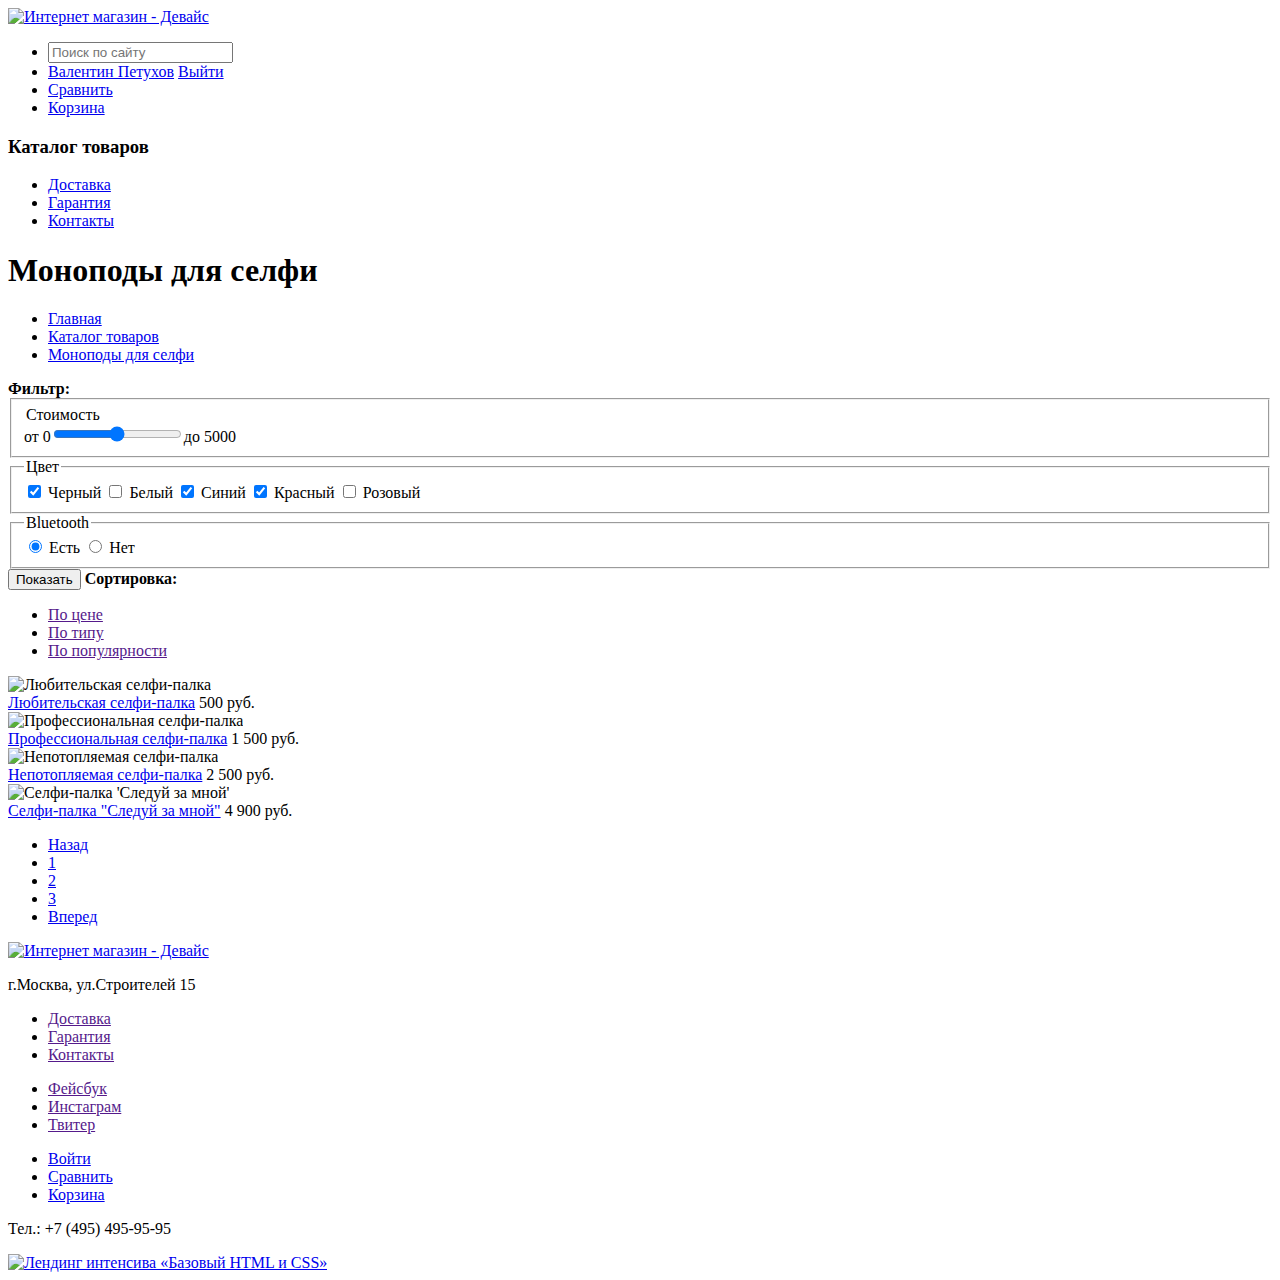
==== catalog.html @ 4af6f899 "Merge pull request #2 from lbbodya/master" ====
<!DOCTYPE html>
<html lang="ru">
  <head>
    <meta charset="utf-8">
    <title>Моноподы для селфи</title>
  </head>
  <body>
    <!DOCTYPE html>
<html lang="ru">
  <head>
    <meta charset="utf-8">
    <title>Моноподы для селфи</title>
  </head>
  <body>
    <header class="page-header">
      <div class="container">
        <nav class="main-navigation">
          <div class="logo">
            <a href="index.html"><img src="img/logo.png" width="135" height="40" alt="Интернет магазин - Девайс"></a>
          </div>
          <ul class="page-nav-first">
            <li class="page-nav-first-action">
              <form>
                <input type="search" name="search" placeholder="Поиск по сайту">
              </form>
            </li>
            <li class="page-nav-first-action">
              <div class="user-block">
                <a class="user" href="#">Валентин Петухов</a>
                <a class="login-link" href="#">Выйти</a>
              </div>
            </li>
            <li class="page-nav-first-action">
              <div class="compare-block">
                <a class="compare-link" href="#">Сравнить</a>
              </div>
            </li>
            <li class="page-nav-first-action">
              <div class="basket-block">
                <a class="basket-link" href="#">Корзина</a>
              </div>
            </li>
          </ul>
        </nav>
            <nav class="page-nav-second">
              <h3>Каталог товаров</h3>
            <ul>
              <li class=page-nav-second-item>
                <a href="a">Доставка</a>
              </li>
              <li class=page-nav-second-item>
                <a href="a">Гарантия</a>
              </li>
              <li class=page-nav-second-item>
                <a href="a">Контакты</a>
              </li>
            </ul>
    </header>
      <main>
           <div class="container">
            <h1>Моноподы для селфи</h1>
              <nav>
                <ul class="page-nav-small">
                  <li class="page-nav-small-item">
                    <a href="index.html">Главная</a>
                  </li>
                  <li class="page-nav-small-item">
                    <a href="#">Каталог товаров</a>
                  </li>
                  <li class="page-nav-small-item active">
                    <a href="catalog.html">Моноподы для селфи</a>
                  </li>
                </ul>
              </nav>
           </div>
           <b>Фильтр:</b>
      <fieldset>
          <form action="" method="get" oninput="priceoutput.value=pricecount.value">
          <legend>Стоимость</legend>
          <output name="priceoutput"></output>
        от 0<input type="range" id="pricecount" name="pricecount" min="0" max="5000" step="50">до 5000
        <label for="pricecount"></label>
        </fieldset>
        <fieldset>
          <legend>Цвет</legend>
        <input type="checkbox" name="item1" id="item1" checked>
        <label for="item1">Черный</label>
        <input type="checkbox" name="item2" id="item2">
        <label for="item2">Белый</label>
        <input type="checkbox" name="item3" id="item3" checked>
        <label for="item3">Синий</label>
        <input type="checkbox" name="item4" id="item4" checked>
        <label for="item4">Красный</label>
        <input type="checkbox" name="item5" id="item5">
        <label for="item5">Розовый</label>
        </fieldset>
      <fieldset>
        <legend>Bluetooth</legend>
          <form action="" method="get">
        <input type="radio" name="product-item1" id="product-item1" checked>
        <label for="product-item1">Есть</label>
        <input type="radio" name="product-item2" id="product-item2">
        <label for="product-item2">Нет</label>
      </fieldset>
        <button type="submit" class="results">Показать</button>
        </form>
    <b>Сортировка:</b>
      <ul class="sorting">
        <li class="sorting-item">
          <a href="">По цене</a>
        </li>
        <li class="sorting-item">
          <a href="">По типу</a>
        </li>
        <li class="sorting-item">
          <a href="">По популярности</a>
        </li>
      </ul>
        <article class="product-cart">
          <div class="product-cart-image">
            <img src="http://placehold.it/250x260" alt="Любительская селфи-палка">
          </div>
          <a href="#">Любительская селфи-палка</a>
          <span class="product-cart-price">500 руб.</span>
      </article>
      <article class="product-cart">
          <div class="product-cart-image">
            <img src="http://placehold.it/250x260" alt="Профессиональная селфи-палка">
          </div>
          <a href="#">Профессиональная селфи-палка</a>
          <span class="product-cart-price">1 500 руб.</span>
      </article>
      <article class="product-cart">
          <div class="product-cart-image">
            <img src="http://placehold.it/250x260" alt="Непотопляемая селфи-палка">
          </div>
          <a href="#">Непотопляемая селфи-палка</a>
          <span class="product-cart-price">2 500 руб.</span>
      </article>
      <article class="product-cart">
          <div class="product-cart-image new">
            <img src="http://placehold.it/250x260" alt="Селфи-палка 'Следуй за мной'">
          </div>
          <a href="#">Селфи-палка "Следуй за мной"</a>
          <span class="product-cart-price">4 900 руб.</span>
      </article>
      <ul class="pagination">
      <li class="pagination-item">
            <a href="#">Назад</a>
          </li>
          <li class="pagination-item">
            <a href="#">1</a>
          </li>
          <li  class="pagination-item">
            <a href="#">2</a>
            </li>
          <li class="pagination-item">
            <a href="#">3</a>
          </li>
          <li class="pagination-item">
            <a href="#">Вперед</a>
          </li>
        </ul>
      </main>
    <footer class="page-footer">
          <div class="container">
            <div class="logo">
            <a href="index.html"><img src="img/logo-white.png" width="135" height="40" alt="Интернет магазин - Девайс"></a>
          </div>
            <p>г.Москва, ул.Строителей 15</p>
          </div>
            <section class="footer-nav">
              <ul class="footer-nav">
                <li class="footer-nav-item">
                  <a href="">Доставка</a>
                </li>
                <li class="footer-nav-item">
                  <a href="">Гарантия</a>
                </li>
                <li class="footer-nav-item">
                  <a href="">Контакты</a>
                </li>
              </ul>
            </section>
            <section class="footer-social">
              <ul class="footer-social">
                <li class="footer-social-icon">
                  <a class="social-fb" href="">Фейсбук</a>
                </li>
                <li class="footer-social-icon">
                  <a class="social-inst" href="">Инстаграм</a>
                </li>
                <li class="footer-social-icon">
                  <a class="social-tw" href="">Твитер</a>
                </li>
              </ul>
            </section>
        <section class="footer-nav-second">
          <ul class="footer-nav-second">
            <li class="footer-nav-second-action">
              <div class="user-block">
                <a class="login-link" href="#">Войти</a>
              </div>
            </li>
            <li class="footer-nav-second-action">
              <div class="compare-block">
                <a class="compare-link" href="#">Сравнить</a>
              </div>
            </li>
            <li class="footer-nav-second-action">
              <div class="basket-block">
                <a class="basket-link" href="#">Корзина</a>
              </div>
            </li>
          </ul>
        </section>
          <p>Тел.: +7 (495) 495-95-95</p>
        <div class="footer-logo">
          <a href="https://htmlacademy.ru/intensive/htmlcss">
            <img src="http://placehold.it/35x35" class="footer-logo" width="" height="" alt="Лендинг интенсива «Базовый HTML и CSS»">
          </a>
        </div>
      </footer>
  </body>
</html>

  </body>
</html>
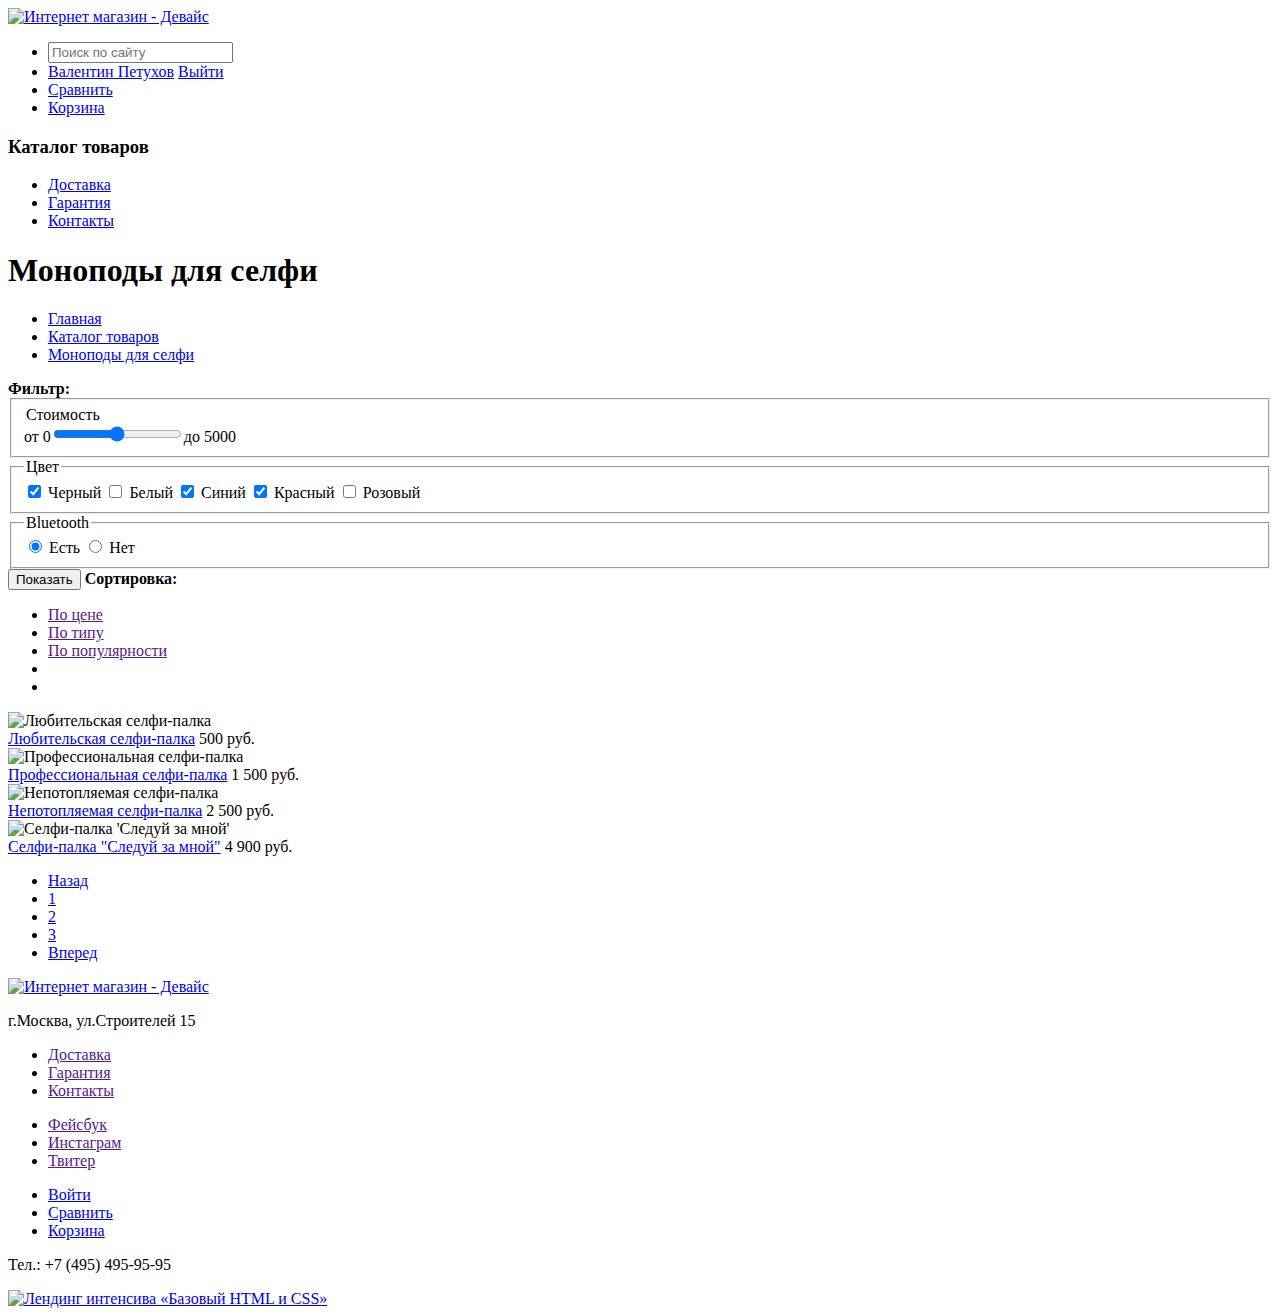
==== commit 7735785a: "Поправил классы и добавил слайдер" ====
--- a/catalog.html
+++ b/catalog.html
@@ -115,6 +115,12 @@
         <li class="sorting-item">
           <a href="">По популярности</a>
         </li>
+        <li>
+          <a href="#" class="sorting-btn-up"></a>
+        </li>
+        <li>
+          <a href="#" class="sorting-btn-down"></a>
+        </li>
       </ul>
         <article class="product-cart">
           <div class="product-cart-image">
@@ -223,6 +229,3 @@
       </footer>
   </body>
 </html>
-
-  </body>
-</html>
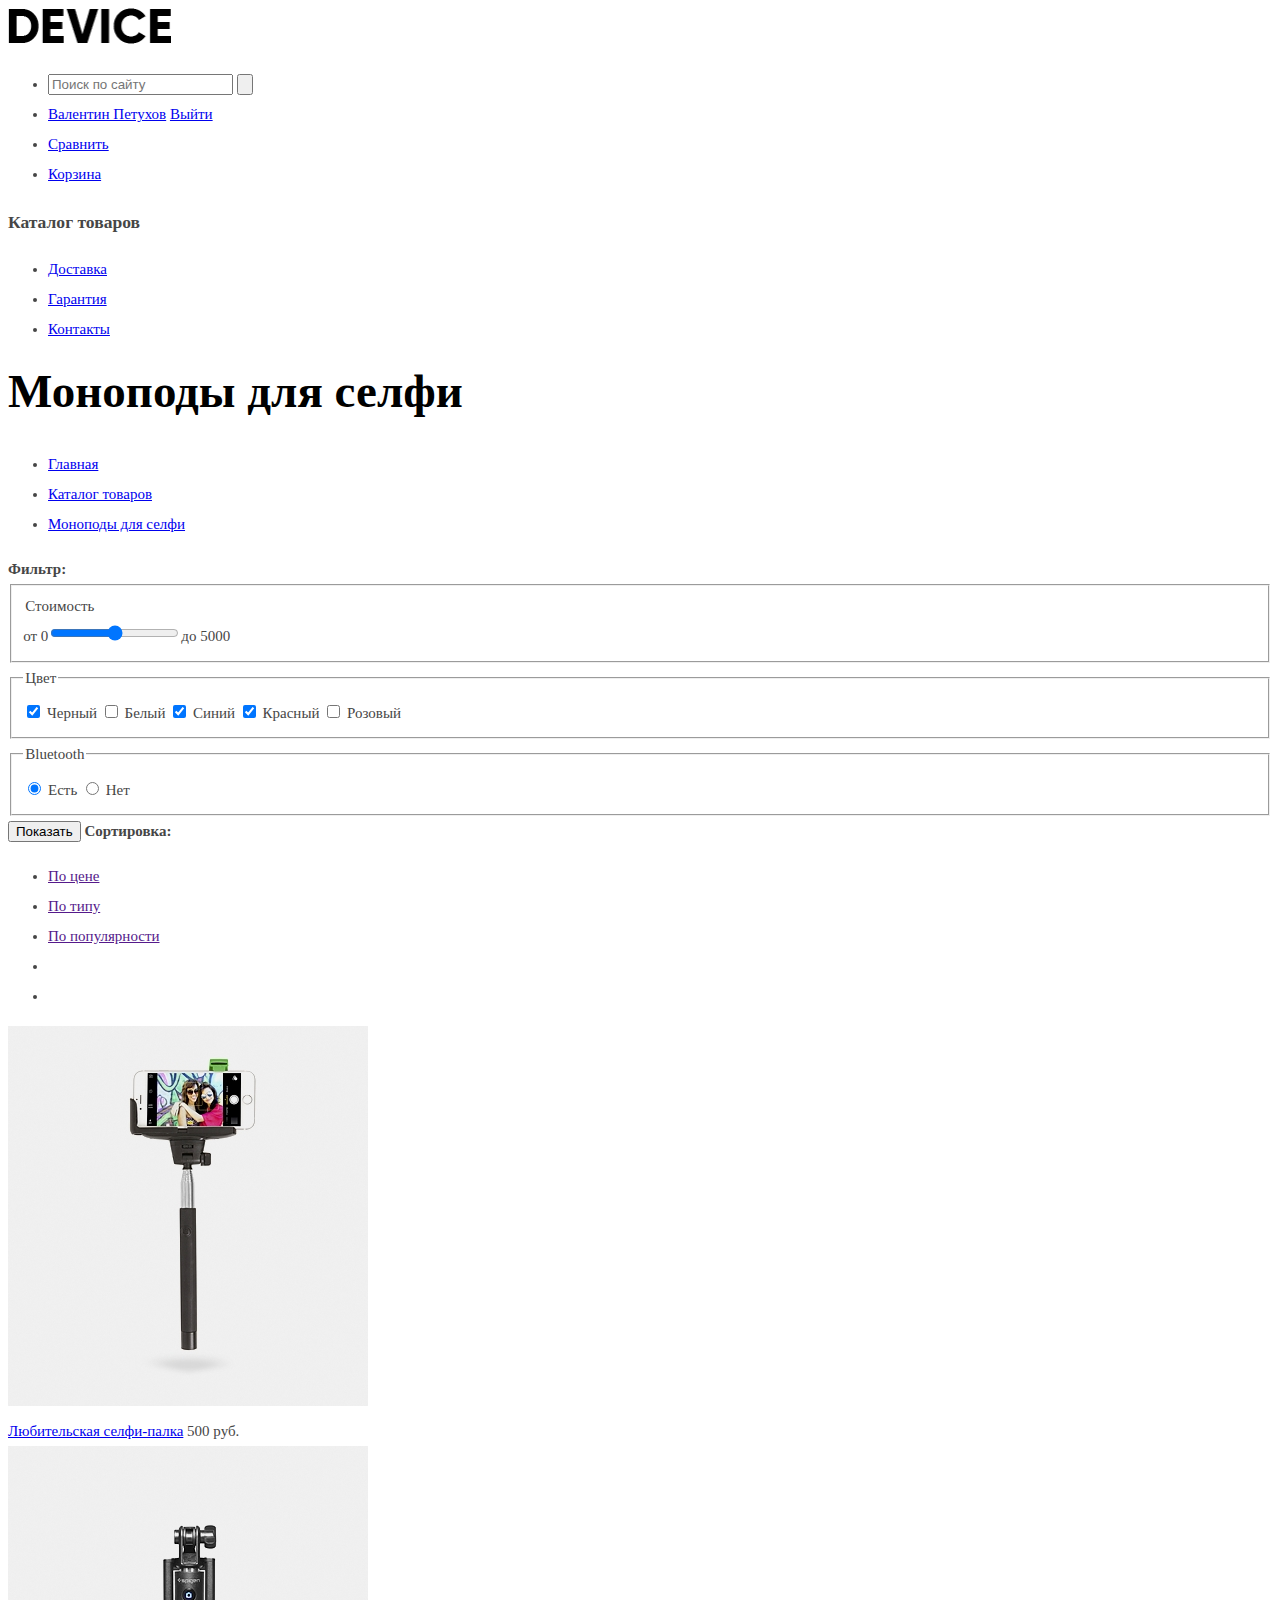
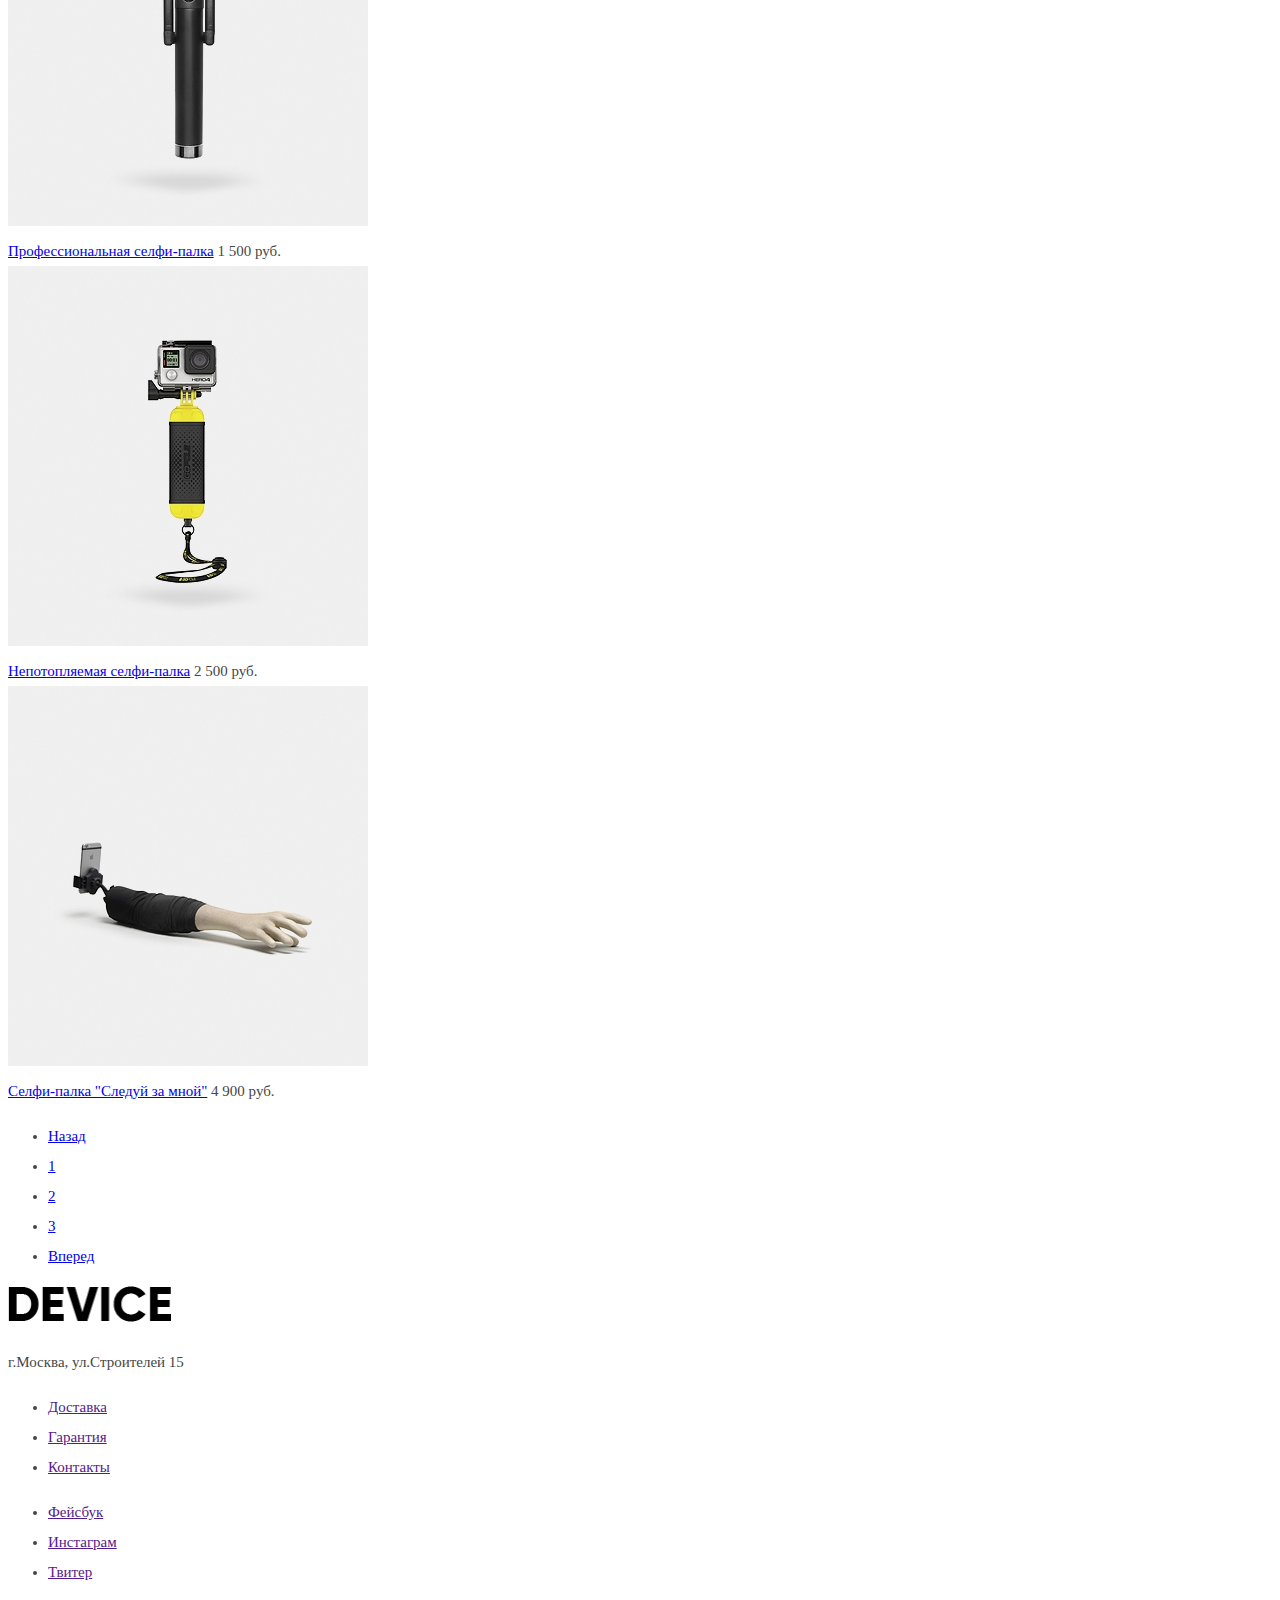
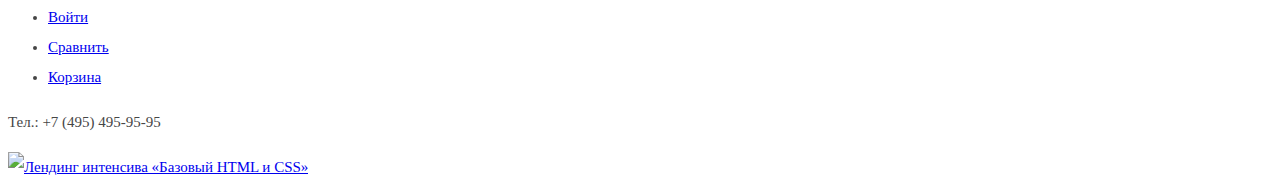
==== commit 45e1b5ab: "Добавил картинки, стили поправил ошибки" ====
--- a/catalog.html
+++ b/catalog.html
@@ -2,6 +2,7 @@
 <html lang="ru">
   <head>
     <meta charset="utf-8">
+    <link rel="stylesheet" href="css/style.css">
     <title>Моноподы для селфи</title>
   </head>
   <body>
@@ -16,12 +17,15 @@
       <div class="container">
         <nav class="main-navigation">
           <div class="logo">
-            <a href="index.html"><img src="img/logo.png" width="135" height="40" alt="Интернет магазин - Девайс"></a>
+            <a href="index.html"><img src="img/logo.png" width="163" height="36" alt="Интернет магазин - Девайс"></a>
           </div>
           <ul class="page-nav-first">
             <li class="page-nav-first-action">
               <form>
                 <input type="search" name="search" placeholder="Поиск по сайту">
+                <button type="submit">
+                  <img src="">
+                </button>
               </form>
             </li>
             <li class="page-nav-first-action">
@@ -124,28 +128,28 @@
       </ul>
         <article class="product-cart">
           <div class="product-cart-image">
-            <img src="http://placehold.it/250x260" alt="Любительская селфи-палка">
+            <img src="img/item-1-jpg.jpg" width="360" height="380" alt="Любительская селфи-палка">
           </div>
           <a href="#">Любительская селфи-палка</a>
           <span class="product-cart-price">500 руб.</span>
       </article>
       <article class="product-cart">
           <div class="product-cart-image">
-            <img src="http://placehold.it/250x260" alt="Профессиональная селфи-палка">
+            <img src="img/item-2-jpg.jpg" width="360" height="380" alt="Профессиональная селфи-палка">
           </div>
           <a href="#">Профессиональная селфи-палка</a>
           <span class="product-cart-price">1 500 руб.</span>
       </article>
       <article class="product-cart">
           <div class="product-cart-image">
-            <img src="http://placehold.it/250x260" alt="Непотопляемая селфи-палка">
+            <img src="img/item-3-jpg.jpg" width="360" height="380" alt="Непотопляемая селфи-палка">
           </div>
           <a href="#">Непотопляемая селфи-палка</a>
           <span class="product-cart-price">2 500 руб.</span>
       </article>
       <article class="product-cart">
           <div class="product-cart-image new">
-            <img src="http://placehold.it/250x260" alt="Селфи-палка 'Следуй за мной'">
+            <img src="img/item-4-jpg.jpg" width="360" height="380" alt="Селфи-палка 'Следуй за мной'">
           </div>
           <a href="#">Селфи-палка "Следуй за мной"</a>
           <span class="product-cart-price">4 900 руб.</span>
@@ -171,7 +175,7 @@
     <footer class="page-footer">
           <div class="container">
             <div class="logo">
-            <a href="index.html"><img src="img/logo-white.png" width="135" height="40" alt="Интернет магазин - Девайс"></a>
+            <a href="index.html"><img src="img/logo.png" width="163" height="36" alt="Интернет магазин - Девайс"></a>
           </div>
             <p>г.Москва, ул.Строителей 15</p>
           </div>
--- a/css/style.css
+++ b/css/style.css
@@ -0,0 +1,19 @@
+body {
+  font-size: 15px;
+  font-weight: normal;
+  font-family: "Open Sans", "Gilroy";
+  line-height: 30px;
+  color: #464646;
+}
+
+h1 {
+  font-size: 47px;
+  height: 42px;
+  color: #000000;
+}
+
+h2 {
+  font-size: 18px;
+  height: 16px;
+  color: #000000;
+}
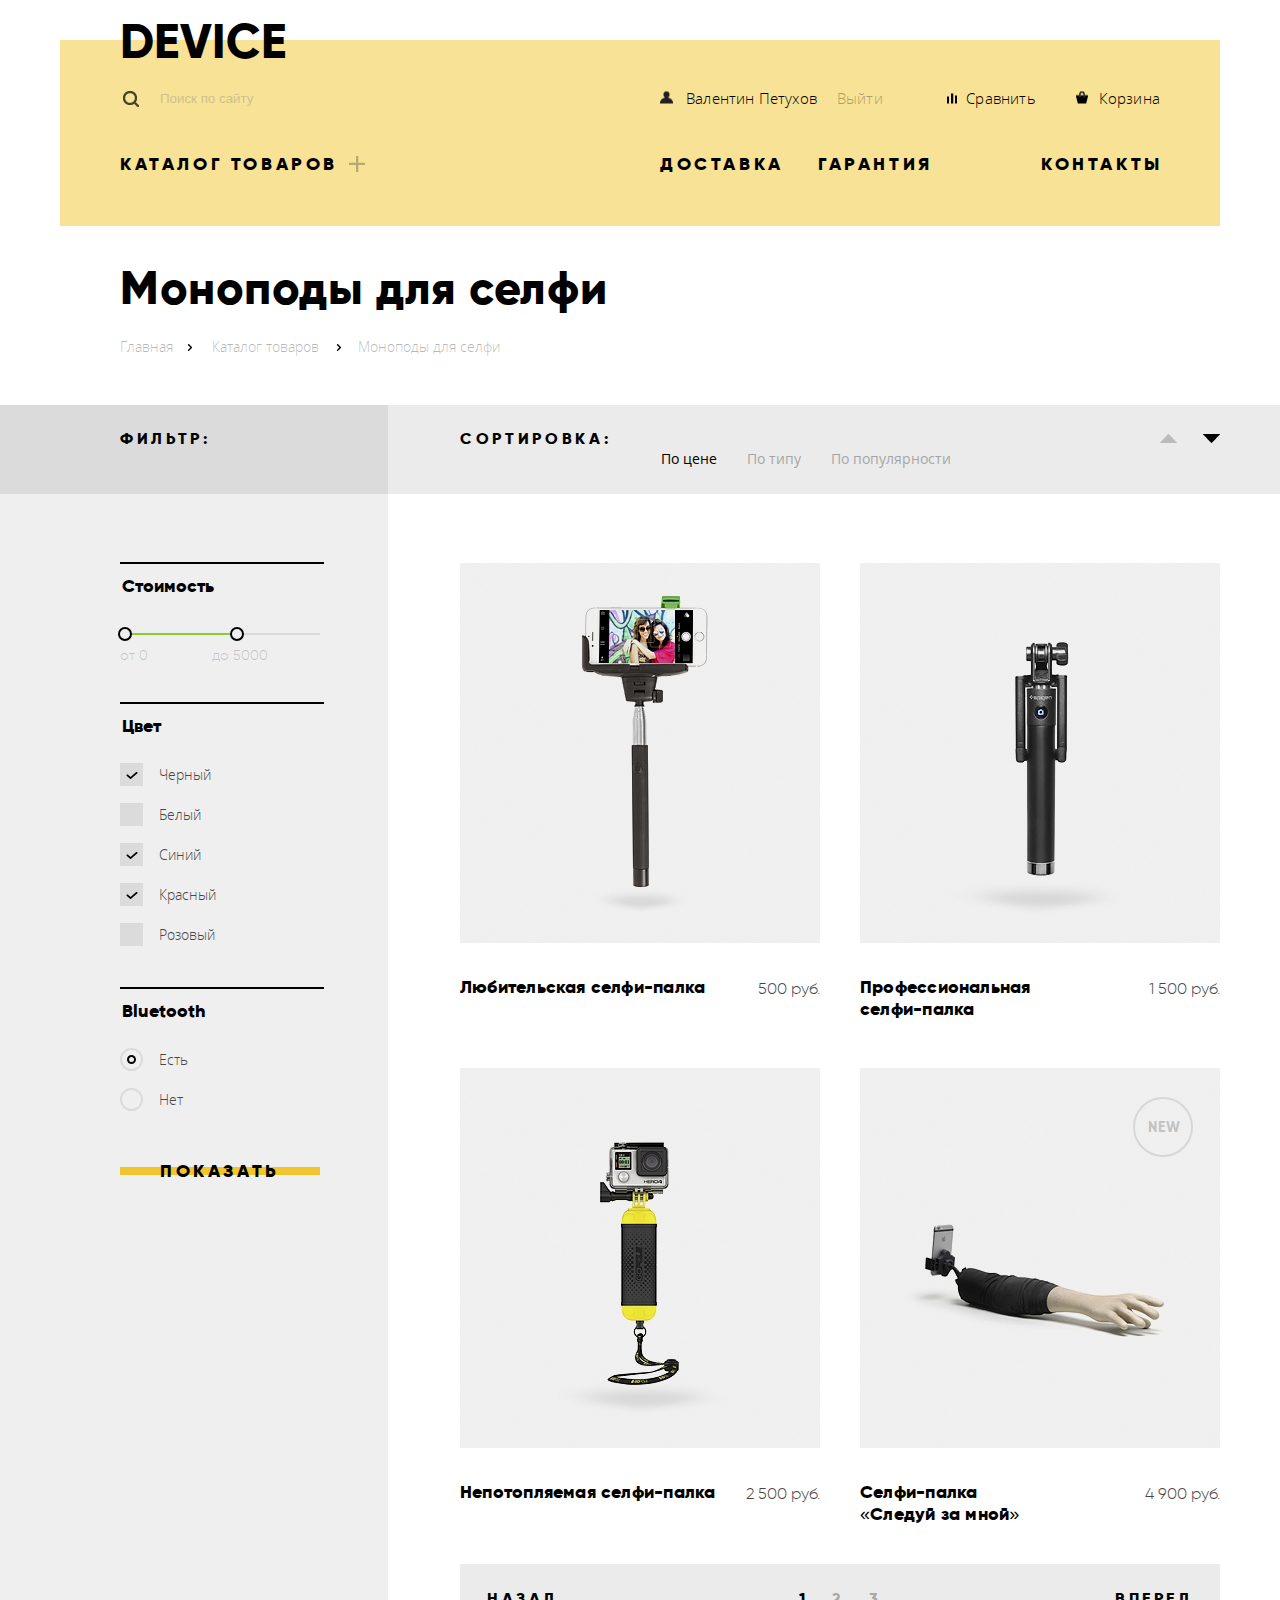
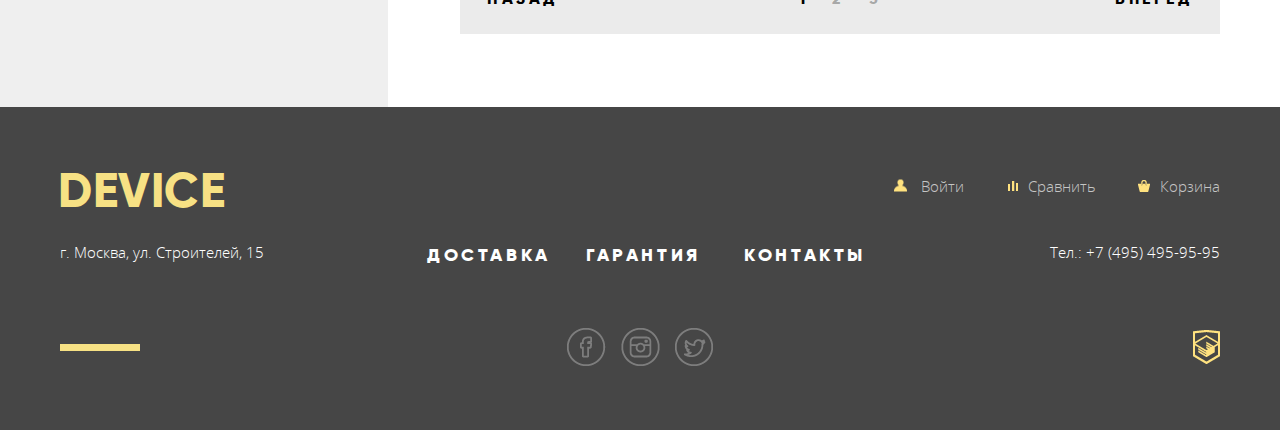
==== commit 9fb5a081: "Готовый проект "Девайс"" ====
--- a/catalog.html
+++ b/catalog.html
@@ -2,65 +2,47 @@
 <html lang="ru">
   <head>
     <meta charset="utf-8">
+    <link rel="stylesheet" href="css/normalize.css">
     <link rel="stylesheet" href="css/style.css">
     <title>Моноподы для селфи</title>
   </head>
   <body>
-    <!DOCTYPE html>
-<html lang="ru">
-  <head>
-    <meta charset="utf-8">
-    <title>Моноподы для селфи</title>
-  </head>
-  <body>
-    <header class="page-header">
-      <div class="container">
-        <nav class="main-navigation">
-          <div class="logo">
-            <a href="index.html"><img src="img/logo.png" width="163" height="36" alt="Интернет магазин - Девайс"></a>
-          </div>
-          <ul class="page-nav-first">
-            <li class="page-nav-first-action">
-              <form>
-                <input type="search" name="search" placeholder="Поиск по сайту">
-                <button type="submit">
-                  <img src="">
-                </button>
-              </form>
-            </li>
-            <li class="page-nav-first-action">
-              <div class="user-block">
-                <a class="user" href="#">Валентин Петухов</a>
-                <a class="login-link" href="#">Выйти</a>
-              </div>
-            </li>
-            <li class="page-nav-first-action">
-              <div class="compare-block">
-                <a class="compare-link" href="#">Сравнить</a>
-              </div>
-            </li>
-            <li class="page-nav-first-action">
-              <div class="basket-block">
-                <a class="basket-link" href="#">Корзина</a>
-              </div>
-            </li>
-          </ul>
-        </nav>
-            <nav class="page-nav-second">
-              <h3>Каталог товаров</h3>
-            <ul>
-              <li class=page-nav-second-item>
-                <a href="a">Доставка</a>
-              </li>
-              <li class=page-nav-second-item>
-                <a href="a">Гарантия</a>
-              </li>
-              <li class=page-nav-second-item>
-                <a href="a">Контакты</a>
-              </li>
+    <header class="catalog-header container">
+    <div class="center clearfix">
+        <a class="logo" href="index.html">
+          DEVICE
+        </a>
+      <form class="search-form" action="https://echo.htmlacademy.ru" method="post">
+        <input type="search" name="search" placeholder="Поиск по сайту">
+        <input type="submit" name="submit" value="Найти">
+      </form>
+      <div class="user-block">
+        <a class="enter" href="#">Валентин Петухов</a>
+        <a class="exit" href="#">Выйти</a>
+        <a class="basket" href="#">Корзина</a>
+        <a class="compare" href="#">Сравнить</a>
+      </div>
+      <nav class="main-nav">
+        <ul class="main-catalog">
+          <li>
+            <a class="page-catalog main-links" href="catalog.html">Каталог товаров</a>
+            <ul class="catalog-add">
+              <li><a href="#">Виртуальная реальность</a></li>
+              <li><a href="#">Фитнесс-браслеты</a></li>
+              <li><a href="#">Квадрокоптеры</a></li>
+              <li><a href="#">Моноподы для селфи</a></li>
+              <li><a href="#">Умные часы</a></li>
+              <li><a href="#">Экшн-камеры</a></li>
             </ul>
-    </header>
-      <main>
+          </li>
+          <li><a class="main-links" href="#">Доставка</a></li>
+          <li><a class="main-links" href="#">Гарантия</a></li>
+          <li><a class="main-links" href="#">Контакты</a></li>
+        </ul>
+      </nav>
+    </div>
+  </header>
+      <main class="page-nav-second">
            <div class="container">
             <h1>Моноподы для селфи</h1>
               <nav>
@@ -72,163 +54,166 @@
                     <a href="#">Каталог товаров</a>
                   </li>
                   <li class="page-nav-small-item active">
-                    <a href="catalog.html">Моноподы для селфи</a>
+                    <a class="current">Моноподы для селфи</a>
                   </li>
                 </ul>
               </nav>
            </div>
-           <b>Фильтр:</b>
-      <fieldset>
-          <form action="" method="get" oninput="priceoutput.value=pricecount.value">
-          <legend>Стоимость</legend>
-          <output name="priceoutput"></output>
-        от 0<input type="range" id="pricecount" name="pricecount" min="0" max="5000" step="50">до 5000
-        <label for="pricecount"></label>
-        </fieldset>
-        <fieldset>
-          <legend>Цвет</legend>
-        <input type="checkbox" name="item1" id="item1" checked>
-        <label for="item1">Черный</label>
-        <input type="checkbox" name="item2" id="item2">
-        <label for="item2">Белый</label>
-        <input type="checkbox" name="item3" id="item3" checked>
-        <label for="item3">Синий</label>
-        <input type="checkbox" name="item4" id="item4" checked>
-        <label for="item4">Красный</label>
-        <input type="checkbox" name="item5" id="item5">
-        <label for="item5">Розовый</label>
-        </fieldset>
-      <fieldset>
-        <legend>Bluetooth</legend>
-          <form action="" method="get">
-        <input type="radio" name="product-item1" id="product-item1" checked>
-        <label for="product-item1">Есть</label>
-        <input type="radio" name="product-item2" id="product-item2">
-        <label for="product-item2">Нет</label>
-      </fieldset>
-        <button type="submit" class="results">Показать</button>
-        </form>
-    <b>Сортировка:</b>
-      <ul class="sorting">
-        <li class="sorting-item">
-          <a href="">По цене</a>
-        </li>
-        <li class="sorting-item">
-          <a href="">По типу</a>
-        </li>
-        <li class="sorting-item">
-          <a href="">По популярности</a>
-        </li>
-        <li>
-          <a href="#" class="sorting-btn-up"></a>
-        </li>
-        <li>
-          <a href="#" class="sorting-btn-down"></a>
-        </li>
-      </ul>
-        <article class="product-cart">
-          <div class="product-cart-image">
-            <img src="img/item-1-jpg.jpg" width="360" height="380" alt="Любительская селфи-палка">
-          </div>
-          <a href="#">Любительская селфи-палка</a>
-          <span class="product-cart-price">500 руб.</span>
-      </article>
-      <article class="product-cart">
-          <div class="product-cart-image">
-            <img src="img/item-2-jpg.jpg" width="360" height="380" alt="Профессиональная селфи-палка">
-          </div>
-          <a href="#">Профессиональная селфи-палка</a>
-          <span class="product-cart-price">1 500 руб.</span>
-      </article>
-      <article class="product-cart">
-          <div class="product-cart-image">
-            <img src="img/item-3-jpg.jpg" width="360" height="380" alt="Непотопляемая селфи-палка">
-          </div>
-          <a href="#">Непотопляемая селфи-палка</a>
-          <span class="product-cart-price">2 500 руб.</span>
-      </article>
-      <article class="product-cart">
-          <div class="product-cart-image new">
-            <img src="img/item-4-jpg.jpg" width="360" height="380" alt="Селфи-палка 'Следуй за мной'">
-          </div>
-          <a href="#">Селфи-палка "Следуй за мной"</a>
-          <span class="product-cart-price">4 900 руб.</span>
-      </article>
-      <ul class="pagination">
-      <li class="pagination-item">
-            <a href="#">Назад</a>
-          </li>
-          <li class="pagination-item">
-            <a href="#">1</a>
-          </li>
-          <li  class="pagination-item">
-            <a href="#">2</a>
-            </li>
-          <li class="pagination-item">
-            <a href="#">3</a>
-          </li>
-          <li class="pagination-item">
-            <a href="#">Вперед</a>
-          </li>
-        </ul>
-      </main>
+           <section class="tittles-wr">
+      <div class="container">
+        <h2 class="filter-tittle">Фильтр:</h2>
+        <div class="catalog-sort">
+          <h2>Сортировка:</h2>
+          <div class="catalog-sort-direction">
+             <a class="btn-up" href="#">up</a>
+             <a class="btn-down current">down</a>
+          </div>
+          <div class="catalog-sort-type">
+             <a class="current">По цене</a>
+             <a href="#">По типу</a>
+             <a href="#">По популярности</a>
+          </div>
+        </div>
+      </div>
+    </section>
+    <section class="content-wr">
+      <div class="height-alignment container">
+        <div class="catalog-filter">
+          <form class="filter-form" action="https://echo.htmlacademy.ru" method="post">
+            <fieldset>
+              <legend class="form-legend">Стоимость</legend>
+              <div class="range-controls">
+                <div class="scale">
+                  <div class="bar"></div>
+                </div>
+                <div class="toggle toggle-min"></div>
+                <div class="toggle toggle-max"></div>
+              </div>
+              <div class="selected-price">
+                <span>от 0</span>
+                <span>до 5000</span>
+              </div>
+            </fieldset>
+            <fieldset>
+              <legend class="form-legend">Цвет</legend>
+              <input class="filter-checkbox" type="checkbox" name="black" id="black" checked>
+              <label for="black">Черный</label>
+              <input class="filter-checkbox" type="checkbox" name="white" id="white">
+              <label for="white">Белый</label>
+              <input class="filter-checkbox" type="checkbox" name="blue" id="blue" checked>
+              <label for="blue">Синий</label>
+              <input class="filter-checkbox" type="checkbox" name="red" id="red" checked>
+              <label for="red">Красный</label>
+              <input class="filter-checkbox" type="checkbox" name="pink" id="pink">
+              <label for="pink">Розовый</label>
+            </fieldset>
+            <fieldset>
+              <legend class="form-legend">Bluetooth</legend>
+              <input class="filter-radio" type="radio" value="Есть" name="bluetooth" id="bth-yes" checked>
+              <label for="bth-yes">Есть</label>
+              <input class="filter-radio" type="radio" value="Нет" name="bluetooth" id="bth-no">
+              <label for="bth-no">Нет</label>
+            </fieldset>
+            <button class="main-btn" type="submit">Показать</button>
+          </form>
+        </div>
+        <div class="catalog-items">
+          <div class="found-items">
+            <article class="object-item">
+              <img class="object-img" src="img/item-1.jpg" width="360" height="380" alt="">
+              <div class="object-action">
+                <a class="object-action-buy main-btn" href="basket.html">В корзину</a>
+                <a class="object-action-compare" href="#">Добавить к сравнению</a>
+              </div>
+              <a class="object-name" href="#">Любительская селфи-палка</a>
+              <span>500 руб.</span>
+            </article>
+            <article class="object-item">
+              <img class="object-img" src="img/item-2.jpg" width="360" height="380" alt="">
+              <div class="object-action">
+                <a class="object-action-buy main-btn" href="#">В корзину</a>
+                <a class="object-action-compare" href="#">Добавить к сравнению</a>
+              </div>
+              <a class="object-name" href="#">
+                Профессиональная<br>
+                селфи-палка
+              </a>
+              <span>1 500 руб.</span>
+            </article>
+            <article class="object-item">
+              <img class="object-img" src="img/item-3.jpg" width="360" height="380" alt="">
+              <div class="object-action">
+                <a class="object-action-buy main-btn" href="#">В корзину</a>
+                <a class="object-action-compare" href="#">Добавить к сравнению</a>
+              </div>
+              <a class="object-name" href="#">Непотопляемая селфи-палка</a>
+              <span>2 500 руб.</span>
+            </article>
+            <article class="object-item new">
+              <img class="object-img" src="img/item-4.jpg" width="360" height="380" alt="">
+              <div class="object-action">
+                <a class="object-action-buy main-btn" href="#">В корзину</a>
+                <a class="object-action-compare" href="#">Добавить к сравнению</a>
+              </div>
+              <a class="object-name" href="#">
+                Селфи-палка<br>
+                «Следуй за мной»
+              </a>
+              <span>4 900 руб.</span>
+            </article>
+          </div>
+          <ul class="catalog-nav">
+            <li class="catalog-nav-prev">
+              <a class="nav-prev-next" href="#">Назад</a>
+            </li>
+            <li>
+              <a class="current">1</a>
+            </li>
+            <li>
+              <a href="#">2</a>
+            </li>
+            <li>
+              <a href="#">3</a>
+            </li>
+            <li class="catalog-nav-next">
+              <a class="nav-prev-next" href="#">Вперед</a>
+            </li>
+          </ul>
+        </div>
+      </div>
+    </section>
+  </main>
     <footer class="page-footer">
-          <div class="container">
-            <div class="logo">
-            <a href="index.html"><img src="img/logo.png" width="163" height="36" alt="Интернет магазин - Девайс"></a>
-          </div>
-            <p>г.Москва, ул.Строителей 15</p>
-          </div>
-            <section class="footer-nav">
-              <ul class="footer-nav">
-                <li class="footer-nav-item">
-                  <a href="">Доставка</a>
-                </li>
-                <li class="footer-nav-item">
-                  <a href="">Гарантия</a>
-                </li>
-                <li class="footer-nav-item">
-                  <a href="">Контакты</a>
-                </li>
-              </ul>
-            </section>
-            <section class="footer-social">
-              <ul class="footer-social">
-                <li class="footer-social-icon">
-                  <a class="social-fb" href="">Фейсбук</a>
-                </li>
-                <li class="footer-social-icon">
-                  <a class="social-inst" href="">Инстаграм</a>
-                </li>
-                <li class="footer-social-icon">
-                  <a class="social-tw" href="">Твитер</a>
-                </li>
-              </ul>
-            </section>
-        <section class="footer-nav-second">
-          <ul class="footer-nav-second">
-            <li class="footer-nav-second-action">
-              <div class="user-block">
-                <a class="login-link" href="#">Войти</a>
-              </div>
-            </li>
-            <li class="footer-nav-second-action">
-              <div class="compare-block">
-                <a class="compare-link" href="#">Сравнить</a>
-              </div>
-            </li>
-            <li class="footer-nav-second-action">
-              <div class="basket-block">
-                <a class="basket-link" href="#">Корзина</a>
-              </div>
-            </li>
-          </ul>
-        </section>
-          <p>Тел.: +7 (495) 495-95-95</p>
-        <div class="footer-logo">
-          <a href="https://htmlacademy.ru/intensive/htmlcss">
-            <img src="http://placehold.it/35x35" class="footer-logo" width="" height="" alt="Лендинг интенсива «Базовый HTML и CSS»">
-          </a>
+            <div class="container clearfix">
+              <div class="footer-left">
+              <a>DEVICE</a>
+              <p>г. Москва, ул. Строителей, 15
+            </div>
+          <div class="footer-center">
+            <div class="footer-links">
+              <a href="#">Доставка</a>
+              <a href="#">Гарантия</a>
+              <a href="#">Контакты</a>
+            </div>
+          <div class="footer-social">
+            <a class="social-btn social-btn-fb" href="#">Фейсбук</a>
+            <a class="social-btn social-btn-inst" href="#">Инстаграм</a>
+            <a class="social-btn social-btn-tw" href="#">Твиттер</a>
+          </div>
+        </div>
+        <div class="footer-right">
+          <div class="footer-user-block">
+            <a class="footer-login" href="#">Войти</a>
+            <a class="footer-compare" href="#">Сравнить</a>
+            <a class="footer-basket" href="#">Корзина</a>
+          </div>
+          <div class="telephone">
+            Тел.: +7 (495) 495-95-95
+          </div>
+          <div class="copyright">
+            <a href="https://htmlacademy.ru" target="_blank">HTML Academy</a>
+          </div>
+          </div>
         </div>
       </footer>
   </body>
--- a/css/style.css
+++ b/css/style.css
@@ -1,19 +1,1981 @@
 body {
+  min-width: 1240px;
+  font-weight: normal;
   font-size: 15px;
+  font-family: "Open Sans Light", "Arial", sans-serif;
+  color: #464646;
+  padding: 0;
+  margin: 0;
+}
+
+@font-face {
+  font-weight: bold;
+  font-family: "Gilroy ExtraBold";
+  font-style: normal;
+  src: url("../fonts/gilroyextrabold.woff") format("woff"),
+  url("../fonts/gilroyextrabold.woff2") format("woff2");
+}
+
+@font-face {
+  font-weight: lighter;
+  font-family: "Gilroy Light";
+  font-style: normal;
+  src: url("../fonts/gilroylight.woff") format("woff"),
+  url("../fonts/gilroylight.woff2") format("woff2");
+}
+
+@font-face {
   font-weight: normal;
-  font-family: "Open Sans", "Gilroy";
+  font-family: "Open Sans";
+  font-style: normal;
+  src: url("../fonts/opensans.woff") format("woff"),
+  url("../fonts/opensans.woff2") format("woff2");;
+}
+
+@font-face {
+  font-weight: lighter;
+  font-family: "Open Sans Light";
+  font-style: normal;
+  src: url("../fonts/opensanslight.woff") format("woff"),
+  url("../fonts/opensanslight.woff2") format("woff2");
+}
+
+h1,
+h2 {
+  font-size: 47px;
+  font-family: "Gilroy ExtraBold", "Arial", sans-serif;
+  color: #000000;
+}
+
+body > input[type="radio"] {
+  display: none;
+}
+
+img {
+  max-width: 100%;
+}
+
+/*ГЛАВНАЯ КНОПКА НАЧАЛО*/
+.main-btn {
+  position: relative;
+  display: inline-block;
+  padding-top: 9px;
+  padding-right: 5px;
+  padding-bottom: 9px;
+  padding-left: 5px;
+  font-size: 18px;
+  font-family: "Gilroy ExtraBold", "Arial", sans-serif;
+  vertical-align: top;
+  text-align: center;
+  color: #000000;
+  text-transform: uppercase;
+  text-decoration: none;
+  letter-spacing: 3.6px;
+}
+
+.main-btn:active {
+  color: rgba(0, 0, 0, 0.3);
+}
+
+.main-btn::before {
+  content: "";
+  position: absolute;
+  top: 40%;
+  left: 0;
+  z-index: -1;
+  width: 100%;
+  height: 20%;
+  background-color: #f0c52e;
+  transition: all 0.2s ease-in-out;
+}
+
+.main-btn:hover::before {
+  top: 0;
+  height: 100%;
+}
+/*ГЛАВНАЯ КНОПКА КОНЕЦ*/
+
+
+/*ХЕДЕР НАЧАЛО*/
+
+.clearfix::after {
+  content: "";
+  display: table;
+  clear: both;
+}
+
+.container {
+  width: 1160px;
+  margin: 0 auto;
+}
+
+.page-header {
+  position: relative;
+  min-height: 265px;
+  margin-top: 40px;
+  padding-top: 34px;
+  background-color: #f7e296;
+}
+
+.center {
+  padding-right: 60px;
+  padding-left: 60px;
+}
+
+.logo {
+  position: absolute;
+  top: -30px;
+  left: 57px;
+  z-index: 0;
+  font-size: 48px;
+  font-family: "Gilroy ExtraBold", "Arial", sans-serif;
+  color: #000000;
+  text-decoration: none;
+  letter-spacing: 0.01em;
+}
+
+.logo[href]:hover {
+  color: #464646;
+}
+
+.logo[href]:active {
+  color: #666666;
+}
+
+.hidden {
+  display: none;
+}
+
+.search-form {
+  position: relative;
+  float: left;
+  width: 450px;
+  height: 49px;
+  margin-bottom: 30px;
+  line-height: 36px;
+}
+
+.search-form::before {
+  content: "";
+  position: absolute;
+  top: 50%;
+  left: 2px;
+  width: 18px;
+  height: 18px;
+  background-image: url("../img/sprite.png");
+  background-repeat: no-repeat;
+  background-position: -4px -340px;
+  -webkit-transform: translateY(-50%);
+      -ms-transform: translateY(-50%);
+          transform: translateY(-50%);
+}
+
+.search-form input[type="search"] {
+  width: 315px;
+  min-height: 49px;
+  padding-left: 40px;
+  background-color: #f7e296;
+  border: none;
+  border-top: 2px solid transparent;
+  border-bottom: 2px solid transparent;
+  opacity: 0.3;
+}
+
+.search-form input[type="search"]::-ms-clear {
+  display: none;
+}
+
+.search-form input[type="search"]:hover {
+  opacity: 0.6;
+}
+
+.search-form input[type="search"]:focus {
+  border-bottom: 2px solid black;
+  outline: none;
+  opacity: 1;
+}
+
+.search-form input[type="submit"] {
+  display: none;
+  width: 85px;
+  min-height: 49px;
+  margin-left: -4px;
+  background-color: #f7e296;
+  border: 2px solid black;
+  outline: none;
+  cursor: pointer;
+}
+
+.search-form input[type="submit"]:hover {
+  color: #ffffff;
+  background-color: #000000;
+}
+
+.search-form input[type="submit"]:active {
+  color: rgba(255, 255, 255, 0.3);
+}
+
+.search-form-field:focus + input[type="submit"],
+.search-form-field + input[type="submit"]:active {
+  display: inline-block;
+  vertical-align: bottom;
+}
+
+
+.user-block {
+  float: right;
+  width: 500px;
+  margin-top: 6px;
+}
+
+.user-block a {
+  position: relative;
+  float: right;
+  margin-left: 37px;
+  padding-left: 26px;
+  line-height: 36px;
+  color: #000000;
+  text-decoration: none;
+  letter-spacing: 0.012em;
+}
+
+a.enter {
+  float: left;
+  margin-left: 0;
+}
+
+a.exit {
+  float: left;
+  margin-left: 20px;
+  padding-left: 0;
+  opacity: 0.3;
+}
+
+.user-block a::before {
+  content: "";
+  position: absolute;
+  top: 50%;
+  left: 0;
+  width: 14px;
+  height: 13px;
+  background-image: url("../img/sprite.png");
+  background-repeat: no-repeat;
+  -webkit-transform: translateY(-50%);
+      -ms-transform: translateY(-50%);
+          transform: translateY(-50%);
+}
+
+a.exit::before {
+  display: none;
+}
+
+a.enter::before {
+  top: 48%;
+  left: -1px;
+  background-position: -4px -467px;
+}
+
+a.basket::before {
+  left: 2px;
+  background-position: -4px -5px;
+}
+
+a.compare::before {
+  top: 55%;
+  left: 6px;
+  background-position: -4px -71px;
+}
+
+.user-block a:hover {
+  opacity: 0.6;
+}
+
+.user-block a:active {
+  opacity: 0.3;
+}
+
+.main-nav {
+  position: relative;
+  clear: both;
+}
+
+.main-nav ul {
+  padding-left: 0;
+  font-size: 0;
+}
+
+.main-nav li {
+  display: inline-block;
+  vertical-align: baseline;
+}
+
+.main-links {
+  font-size: 18px;
+  font-family: "Gilroy ExtraBold", "Arial", sans-serif;
+  color: #000000;
+  text-transform: uppercase;
+  text-decoration: none;
+  letter-spacing: 0.2em;
+}
+
+.main-nav a:hover {
+  opacity: 0.6;
+}
+
+.main-nav a:active {
+  opacity: 0.3;
+}
+
+.main-catalog > li:first-of-type {
+  width: 260px;
+  margin-right: 280px;
+  margin-left: 0;
+}
+
+.page-catalog {
+  position: relative;
+  padding-right: 27px;
+}
+
+.page-catalog::after {
+  content: "";
+  position: absolute;
+  top: 50%;
+  right: 0;
+  width: 16px;
+  height: 16px;
+  background-image: url("../img/sprite.png");
+  background-repeat: no-repeat;
+  background-position: -5px -315px;
+  -webkit-transform: translateY(-50%);
+      -ms-transform: translateY(-50%);
+          transform: translateY(-50%);
+}
+
+.main-catalog > li:nth-of-type(2) {
+  width: 130px;
+}
+
+.main-catalog > li:nth-of-type(3) {
+  width: 120px;
+  margin-left: 28px;
+}
+
+.main-catalog > li:last-of-type {
+  width: 120px;
+  margin-right: -1px;
+  margin-left: 103px;
+}
+
+.catalog-add {
+  position: absolute;
+  top: 20px;
+  z-index: 5;
+  display: none;
+  width: 640px;
+  min-height: 144px;
+  padding-top: 22px;
+  font-size: 0;
+  background-color: #f7e296;
+}
+
+.catalog-add::before {
+  content: "";
+  position: absolute;
+  bottom: 0;
+  left: -60px;
+  z-index: -1;
+  width: 1160px;
+  height: 100%;
+  padding-top: 0;
+  background-color: #f7e296;
+}
+
+.page-catalog:hover + .catalog-add,
+.catalog-add:hover {
+  display: block;
+}
+
+.catalog-add li:nth-child(3n+1) {
+  margin-right: 40px;
+}
+
+.catalog-add li:last-child {
+  display: block;
+}
+
+.catalog-add li {
+  display: inline-block;
+  width: 200px;
+  vertical-align: baseline;
+}
+
+.catalog-add a {
+  font-size: 15px;
+  line-height: 36px;
+  color: #000000;
+  text-decoration: none;
+}
+
+/*ХЕДЕР КОНЕЦ*/
+
+
+/*СЛАЙДЕР НАЧАЛО*/
+.main-item {
+  position: relative;
+  top: -108px;
+  display: none;
+  min-height: 400px;
+  padding-right: 50px;
+}
+
+.slider {
+  position: relative;
+  min-height: 495px;
+}
+
+.main-item img {
+  float: left;
+}
+
+.slider-first img {
+  position: relative;
+  top: -3px;
+  padding-left: 90px;
+}
+
+.slider-second img {
+  padding-top: 9px;
+  padding-left: 116px;
+}
+
+.slider-third img {
+  padding-top: 62px;
+  padding-left: 31px;
+}
+
+.slider-btn {
+  position: absolute;
+  right: 84px;
+  bottom: 273px;
+  z-index: 3;
+  padding-left: 0;
+  font-size: 0;
+}
+
+.slider-btn li {
+  display: inline-block;
+  margin-left: 23px;
+  vertical-align: baseline;
+}
+
+.slider-btn li:first-child {
+  margin-left: 0;
+}
+
+.slider-btn label {
+  padding: 2px;
+  background-color: transparent;
+  border: 3px solid #000000;
+  border-radius: 50%;
+  outline: none;
+  cursor: pointer;
+  opacity: 0.3;
+}
+
+.slider-btn label:hover {
+  opacity: 0.4;
+}
+
+#main-item-btn-1:checked ~ .index-main label[for="main-item-btn-1"],
+#main-item-btn-2:checked ~ .index-main label[for="main-item-btn-2"],
+#main-item-btn-3:checked ~ .index-main label[for="main-item-btn-3"] {
+  opacity: 1;
+}
+
+#main-item-btn-1:checked ~ .index-main #slide-1,
+#main-item-btn-2:checked ~ .index-main #slide-2,
+#main-item-btn-3:checked ~ .index-main #slide-3 {
+  display: block;
+}
+
+.main-description {
+  position: relative;
+  float: right;
+  width: 511px;
+  padding-top: 35px;
+}
+
+.main-description::before {
+  content: "";
+  position: absolute;
+  top: 34px;
+  right: 410px;
+  width: 100px;
+  height: 7px;
+  background-color: #ffffff;
+}
+
+.number-slide {
+  position: absolute;
+  top: -15px;
+  right: -6px;
+  z-index: 1;
+  font-size: 180px;
+  line-height: 180px;
+  font-family: "Gilroy ExtraBold", "Arial", sans-serif;
+  color: #ffffff;
+  letter-spacing: 4px;
+}
+
+.main-description h2 {
+  position: relative;
+  z-index: 2;
+  margin-top: 41px;
+  margin-bottom: 19px;
+  margin-left: -3px;
+  line-height: 56px;
+  letter-spacing: 0.012em;
+  word-spacing: 0.012em;
+}
+
+.main-description h2::first-line {
+  letter-spacing: 0.016em;
+}
+
+.main-description p {
+  width: 485px;
+  margin: 0;
   line-height: 30px;
-  color: #464646;
-}
-
-h1 {
-  font-size: 47px;
-  height: 42px;
+  letter-spacing: 0.012em;
+  word-spacing: 0.01em;
+}
+
+.main-description p:last-of-type {
+  margin-bottom: 43px;
+}
+
+.main-description a {
+  min-width: 210px;
+  max-width: 385px;
+  margin-bottom: 53px;
+  margin-left: 1px;
+}
+
+.main-btn:hover::before {
+  top: 0;
+  height: 100%;
+}
+
+.main-features {
+  padding-left: 0;
+  list-style: none;
+  font-size: 0;
+}
+
+.main-features li {
+  display: inline-block;
+  vertical-align: baseline;
+}
+
+.main-features li:first-of-type {
+  width: 160px;
+}
+
+.main-features li:not(:first-of-type) {
+  width: 140px;
+}
+
+.main-features .main-features-value {
+  display: block;
+  font-size: 36px;
+  font-family: "Gilroy Light", "Arial", sans-serif;
   color: #000000;
-}
-
-h2 {
+  letter-spacing: 0.012em;
+}
+
+.main-features-type {
+  display: block;
+  margin-top: 10px;
+  font-size: 13px;
+  line-height: 20px;
+  font-family: "Open Sans Light", "Arial", sans-serif;
+  vertical-align: baseline;
+  letter-spacing: 0.012em;
+}
+/*СЛАЙДЕР КОНЕЦ*/
+
+/*СЕКЦИЯ ТОВАРОВ НАЧАЛО*/
+.type-items {
+  position: relative;
+  top: -14px;
+  margin-bottom: 170px;
+  font-size: 0;
+}
+
+.type-items a {
+  display: inline-block;
+  width: 160px;
   font-size: 18px;
+  line-height: 22px;
+  font-family: "Gilroy ExtraBold", "Arial", sans-serif;
+  vertical-align: top;
+  color: #000000;
+  text-decoration: none;
+  letter-spacing: 0.015em;
+}
+
+.type-item-link:not(:last-of-type) {
+  margin-right: 40px;
+}
+
+.type-item-link:hover .type-block {
+  background-color: #f0c52e;
+}
+
+.type-item-link:active img {
+  opacity: 0.3;
+}
+
+.type-item-link:active {
+  color: rgba(0, 0, 0, 0.3);
+}
+
+.type-block {
+  display: -webkit-box;
+  display: -ms-flexbox;
+  display: -webkit-flex;
+  display:         flex;
+  justify-content: center;
+  align-items: center;
+  width: 160px;
+  height: 160px;
+  margin-bottom: 34px;
+  background-color: #f7e296;
+  transition: background-color 0.2s ease-in;
+}
+.m-type-block-virtual {
+  height: 158px;
+  padding-bottom: 2px;
+}
+
+.m-type-block-selfie {
+  align-items: flex-end;
+  width: 157px;
+  padding-left: 3px;
+}
+
+.m-type-block-cameras {
+  width: 150px;
+  height: 157px;
+  padding-top: 3px;
+  padding-left: 10px;
+}
+
+.m-type-block-bracelets {
+  width: 157px;
+  height: 155px;
+  padding-top: 5px;
+  padding-left: 3px;
+}
+
+.m-type-block-clocks {
+  width: 153px;
+  height: 158px;
+  padding-top: 2px;
+  padding-left: 7px;
+}
+
+.m-type-block-quadro {
+  width: 158px;
+  height: 154px;
+  padding-top: 6px;
+  padding-right: 2px;
+}
+/*СЕКЦИЯ ТОВАРОВ НАЧАЛО*/
+
+/*УСЛУГИ НАЧАЛО*/
+.services {
+  min-height: 288px;
+  margin-bottom: 94px;
+  background-color: #e5e5e5;
+}
+
+.services-btn {
+  position: relative;
+  top: -20px;
+  float: left;
+  width: 300px;
+  margin-top: 0;
+  padding-left: 0;
+  list-style: none;
+}
+
+.services-btn::after {
+  content: "";
+  position: absolute;
+  top: 41%;
+  right: 16px;
+  display: block;
+  width: 7px;
+  height: 319px;
+  background-color: #000000;
+  -webkit-transform: translateY(-50%);
+      -ms-transform: translateY(-50%);
+          transform: translateY(-50%);
+}
+
+.services-btn li {
+  margin-bottom: 24px;
+}
+
+.services-btn label {
+  z-index: 1;
+  min-width: 135px;
+  max-width: 250px;
+  padding-left: 20px;
+  background-color: transparent;
+  border: none;
+  outline: none;
+  cursor: pointer;
+}
+
+.services-btn label::before {
+  content: "";
+  position: absolute;
+  top: 40%;
+  left: 0;
+  z-index: -1;
+  display: block;
+  width: 100%;
+  height: 20%;
+  background-color: #f0c52e;
+  transition: top 0.2s ease-in,
+  height 0.2s ease-in;
+}
+
+.services-btn label:hover::before {
+  top: 0;
+  height: 100%;
+}
+
+#services-btn-1:checked ~ .index-main label[for="services-btn-1"],
+#services-btn-2:checked ~ .index-main label[for="services-btn-2"],
+#services-btn-3:checked ~ .index-main label[for="services-btn-3"] {
+  color: #f7e184;
+}
+
+#services-btn-1:checked ~ .index-main label[for="services-btn-1"]::before,
+#services-btn-2:checked ~ .index-main label[for="services-btn-2"]::before,
+#services-btn-3:checked ~ .index-main label[for="services-btn-3"]::before {
+  top: 0;
+  width: 280px;
+  height: 100%;
+  background-color: #000000;
+}
+
+
+#services-btn-1:checked ~ .index-main #services-courier,
+#services-btn-2:checked ~ .index-main #services-warranty,
+#services-btn-3:checked ~ .index-main #services-credit {
+  display: block;
+}
+
+.services-item {
+  position: relative;
+  top: -42px;
+  display: none;
+  float: right;
+  width: 715px;
+  margin-right: 45px;
+  padding-top: 10px;
+  padding-left: 10px;
+}
+
+.courier {
+  background-image: url("../img/delivery.png");
+  background-repeat: no-repeat;
+  background-position: 568px 27px;
+}
+
+.warranty {
+  background-image: url("../img/warranty.png");
+  background-repeat: no-repeat;
+  background-position: 553px 2px;
+}
+
+.credit {
+  background-image: url("../img/credit.png");
+  background-repeat: no-repeat;
+  background-position: 543px 1px;
+}
+
+.services-item h2,
+.services-item p {
+  float: left;
+  width: 440px;
+  margin-top: 0;
+  margin-bottom: 26px;
+  letter-spacing: 0.018em;
+}
+
+.services-item p {
+  line-height: 30px;
+}
+
+.services-item img {
+  float: right;
+}
+/*УСЛУГИ КОНЕЦ*/
+
+/*ПАРТНЕРЫ НАЧАЛО*/
+.partners {
+  margin-bottom: 95px;
+  font-size: 0;
+}
+
+.partners a {
+  position: relative;
+  display: inline-block;
+  width: 260px;
+  margin-right: 40px;
+  vertical-align: baseline;
+}
+
+.partners a:last-child {
+  margin-right: 0;
+  margin-left: -3px;
+}
+
+.partners img:last-child {
+  position: absolute;
+  top: 0;
+  left: 0;
+  opacity: 0;
+}
+
+.partners img {
+  transition: opacity 0.2s ease-in;
+}
+
+.partner-link:hover img:first-child {
+  opacity: 0;
+}
+
+.partner-link:hover img:last-child {
+  opacity: 1;
+}
+/*ПАРТНЕРЫ КОНЕЦ*/
+
+
+/*ИНФОРМАЦИЯ НАЧАЛО*/
+
+.info-container h2 {
+  margin-top: 45px;
+  margin-bottom: 38px;
+  margin-left: -3px;
+  letter-spacing: 0.012em;
+}
+
+.about-us {
+  position: relative;
+  float: left;
+  width: 475px;
+}
+
+.contacts {
+  position: relative;
+  float: right;
+  width: 560px;
+}
+
+.contacts::before,
+.about-us::before {
+  content: "";
+  position: absolute;
+  top: -2px;
+  left: 0;
+  width: 80px;
+  height: 7px;
+  background-color: #000000;
+}
+
+.info-container p {
+  margin-top: 0;
+  margin-bottom: 30px;
+  padding-right: 3px;
+  font-size: 15px;
+  line-height: 30px;
+}
+
+.about-us ul {
+  margin-top: 65px;
+  margin-bottom: 55px;
+  padding-left: 0;
+  list-style: none;
+  font-size: 16px;
+  line-height: 40px;
+  font-family: "Gilroy ExtraBold", "Arial", sans-serif;
+  color: #000000;
+}
+
+.about-us li {
+  position: relative;
+  padding-left: 35px;
+}
+
+.about-us a {
+  min-width: 250px;
+  max-width: 475px;
+}
+
+.about-us li::before {
+  content: "";
+  position: absolute;
+  top: 50%;
+  left: 0;
+  width: 4px;
+  height: 4px;
+  border: 3px solid #b2b2b2;
+  border-radius: 50%;
+  -webkit-transform: translateY(-50%);
+      -ms-transform: translateY(-50%);
+          transform: translateY(-50%);
+}
+
+.contacts img {
+  margin-top: 8px;
+}
+.contacts .write-us-btn {
+  min-width: 250px;
+  max-width: 560px;
+  margin-top: 66px;
+  margin-bottom: 82px;
+}
+
+/*ИНФОРМАЦИЯ КОНЕЦ*/
+
+
+/*ФОТЕР НАЧАЛО*/
+
+.page-footer {
+  min-height: 209px;
+  padding-top: 54px;
+  padding-bottom: 60px;
+  background-color: #464646;
+}
+
+.footer-left {
+  position: relative;
+  float: left;
+  width: 340px;
+  min-height: 190px;
+  margin-right: 27px;
+}
+
+.footer-left a {
+  margin-left: -2px;
+  font-size: 48px;
+  font-family: "Gilroy ExtraBold", "Arial", sans-serif;
+  color: #f7e184;
+  text-decoration: none;
+  letter-spacing: 0.012em;
+}
+
+
+.footer-left a[href]:hover {
+  color: #f0c52e;
+}
+
+.footer-left a[href]:active {
+  opacity: 0.3;
+}
+
+.footer-left p {
+  margin-top: 17px;
+  line-height: 30px;
+  color: #ffffff;
+}
+
+.footer-left::after {
+  content: "";
+  position: absolute;
+  bottom: 0;
+  left: 0;
+  width: 80px;
+  height: 7px;
+  background-color: #f7e184;
+}
+
+.footer-center {
+  float: left;
+  width: 439px;
+  margin-top: 83px;
+}
+
+.footer-links {
+  display: -webkit-box;
+  display: -ms-flexbox;
+  display: -webkit-flex;
+  display:         flex;
+  flex-wrap: wrap;
+  justify-content: space-between;
+  height: 22px;
+  margin-bottom: 62px;
+  font-size: 0;
+}
+
+.footer-links a {
+  font-size: 18px;
+  line-height: 22px;
+  font-family: "Gilroy ExtraBold", "Arial", sans-serif;
+  color: #ffffff;
+  text-transform: uppercase;
+  text-decoration: none;
+  letter-spacing: 0.2em;
+}
+
+.footer-links a:last-of-type {
+  padding-left: 8px;
+}
+
+.footer-links a:hover {
+  opacity: 0.6;
+}
+
+.footer-links a:active {
+  opacity: 0.3;
+}
+
+.footer-social {
+  width: 160px;
+  min-height: 38px;
+  margin: 0 auto;
+}
+
+.social-btn {
+  position: relative;
+  display: inline-block;
+  width: 39px;
+  height: 38px;
+  font-size: 0;
+  vertical-align: top;
+  background-image: url("../img/sprite.png");
+  background-repeat: no-repeat;
+  opacity: 0.3;
+}
+
+.social-btn-fb {
+  margin-right: 11px;
+  background-position: -5px -131px;
+}
+
+.social-btn-inst {
+  margin-right: 11px;
+  background-position: -5px -267px;
+}
+
+.social-btn-tw {
+  background-position: -5px -420px;
+}
+
+.social-btn:hover {
+  opacity: 0.6;
+}
+
+.social-btn:active {
+  opacity: 0.1;
+}
+
+.footer-right {
+  float: right;
+  width: 340px;
+  padding-top: 10px;
+  line-height: 30px;
+  text-align: right;
+  color: #ffffff;
+}
+
+.footer-user-block {
+  margin-bottom: 36px;
+}
+
+.footer-user-block a {
+  position: relative;
+  margin-left: 35px;
+  padding-left: 25px;
+  color: rgba(255, 255, 255, 0.7);
+  text-decoration: none;
+}
+
+.footer-user-block a:first-child {
+  margin-left: 0;
+}
+
+.footer-user-block a::before {
+  content: "";
+  position: absolute;
+  background-image: url("../img/sprite.png");
+  background-repeat: no-repeat;
+  -webkit-transform: translateY(-50%);
+      -ms-transform: translateY(-50%);
+          transform: translateY(-50%);
+}
+
+.footer-login::before {
+  top: 47%;
+  left: -3px;
+  width: 14px;
+  height: 13px;
+}
+
+.footer-compare::before {
+  top: 50%;
+  left: 4px;
+  width: 12px;
+  height: 10px;
+}
+
+.footer-basket::before {
+  top: 48%;
+  left: 2px;
+  width: 13px;
+  height: 12px;
+}
+
+.footer-login::before {
+  background-position: -4px -489px;
+}
+
+.footer-login:hover::before {
+  background-position: -4px -511px;
+}
+
+.footer-compare::before {
+  background-position: -4px -91px;
+}
+
+.footer-compare:hover::before {
+  background-position: -4px -111px;
+}
+
+.footer-basket::before {
+  background-position: -4px -27px;
+}
+
+.footer-basket:hover::before {
+  background-position: -4px -49px;
+}
+
+.footer-user-block a:hover {
+  color: rgba(255, 255, 255, 1);
+}
+
+.footer-user-block a:active {
+  opacity: 0.3;
+}
+
+.telephone {
+  margin-bottom: 56px;
+  line-height: 30px;
+}
+
+.copyright a {
+  display: inline-block;
+  width: 27px;
+  height: 36px;
+  font-size: 0;
+  vertical-align: baseline;
+  text-decoration: none;
+  background-image: url("../img/sprite.png");
+  background-repeat: no-repeat;
+  background-position: -5px -178px;
+}
+
+.copyright a:hover {
+  background-position: -5px -222px;
+}
+
+.copyright a:active {
+  opacity: 0.3;
+}
+/*ФУТЕР КОНЕЦ*/
+
+/*МОДАЛ НАЧАЛО*/
+.modal-close {
+  position: absolute;
+  top: 22px;
+  right: 22px;
+  z-index: 20;
+  width: 54px;
+  height: 54px;
+  font-size: 0;
+  background-color: #f7e296;
+  border: none;
+  border-radius: 50%;
+  outline: none;
+  cursor: pointer;
+}
+
+.modal-close::after,
+.modal-close::before {
+  content: "";
+  position: absolute;
+  top: 50%;
+  left: 50%;
+  width: 32px;
+  height: 2px;
+
+  background-color: #ffffff;
+}
+
+.modal-close::after {
+  -webkit-transform: translateX(-50%) rotate(45deg);
+      -ms-transform: translateX(-50%) rotate(45deg);
+          transform: translateX(-50%) rotate(45deg);
+}
+
+.modal-close::before {
+  -webkit-transform: translateX(-50%) rotate(-45deg);
+      -ms-transform: translateX(-50%) rotate(-45deg);
+          transform: translateX(-50%) rotate(-45deg);
+}
+
+.modal-close:hover {
+  background-color: #000000;
+}
+
+.modal-close:hover::after,
+.modal-close:hover::before {
+  background-color: #f0c52e;
+}
+
+.modal-close:active {
+  opacity: 0.1;
+}
+
+.modal-write-us {
+  position: fixed;
+  top: 50%;
+  left: 50%;
+  z-index: 20;
+
+  display: none;
+  width: 760px;
+  min-height: 380px;
+  padding-top: 95px;
+  padding-right: 100px;
+  padding-bottom: 78px;
+  padding-left: 100px;
+  background-color: #ffffff;
+  box-shadow: -40px 0 40px -40px rgba(2, 4, 6, 0.75),
+  40px 0 40px -40px rgba(2, 4, 6, 0.75),
+  0 8px 20px 2px rgba(2, 4, 6, 0.2);
+  -webkit-transform: translate(-50%, -50%);
+      -ms-transform: translate(-50%, -50%);
+          transform: translate(-50%, -50%);
+}
+
+.form-write-us {
+  font-size: 0;
+}
+
+.form-write-us label {
+  margin-bottom: 40px;
+  font-size: 18px;
+  line-height: 18px;
+  font-family: "Gilroy ExtraBold", "Arial", sans-serif;
+}
+
+.form-write-us-name,
+.form-write-us-email {
+  display: inline-block;
+  width: 360px;
+  vertical-align: baseline;
+}
+
+.form-write-us-name input,
+.form-write-us-email input {
+  width: 360px;
+  margin-top: 13px;
+  padding-top: 16px;
+  padding-bottom: 16px;
+  padding-left: 20px;
+  font-size: 14px;
+  line-height: 18px;
+  font-family: "Open Sans", "Arial", sans-serif;
+  background-color: #f2f2f2;
+  border: none;
+  outline: none;
+}
+
+.form-write-us-name {
+  margin-right: 40px;
+}
+
+.form-write-us-letter textarea {
+  width: 740px;
+  height: 124px;
+  margin-top: 13px;
+  padding-top: 16px;
+  padding-right: 20px;
+  padding-bottom: 16px;
+  padding-left: 20px;
+  font-size: 14px;
+  line-height: 18px;
+  font-family: "Open Sans", "Arial", sans-serif;
+  background-color: #f2f2f2;
+  border: none;
+  outline: none;
+  resize: horizontal;
+}
+
+.form-write-us button {
+  width: 200px;
+  margin-top: 40px;
+  background: none;
+  border: none;
+  outline: none;
+  cursor: pointer;
+}
+
+.modal-map {
+  position: fixed;
+  top: 50%;
+  left: 50%;
+  display: none;
+  width: 960px;
+  height: 560px;
+  box-shadow: 0 10px 20px 0 rgba(0, 4, 6, 0.2);
+  -webkit-transform: translate(-50%, -50%);
+      -ms-transform: translate(-50%, -50%);
+          transform: translate(-50%, -50%);
+}
+
+.modal-map .modal-close {
+  opacity: 0.5;
+}
+
+.modal-map .modal-close:active {
+  opacity: 0.1;
+}
+
+.modal-show {
+  display: block;
+  -webkit-animation: modal-open 0.6s ease-in-out;
+          animation: modal-open 0.6s ease-in-out;
+}
+
+.modal-error {
+  -webkit-animation: shake 0.6s;
+          animation: shake 0.6s;
+}
+/*МОДАЛ КОНЕЦ*/
+
+
+/*НОВАЯ СТРАНИЦА КАТАЛОГ НАЧАЛО*/
+.catalog-header {
+  position: relative;
+  width: 1160px;
+  min-height: 152px;
+  margin-top: 40px;
+  padding-top: 34px;
+  background-color: #f7e296;
+}
+
+.catalog-header .logo {
+  top: -28px;
+  left: 60px;
+}
+/*НОВАЯ СТРАНИЦА КАТАЛОГ КОНЕЦ*/
+
+/*ВТОРАЯ НАВИГАЦИЯ НАЧАЛО*/
+.page-nav-second h1 {
+  margin-top: 33px;
+  margin-bottom: 20px;
+  margin-left: 60px;
+  letter-spacing: 0.012em;
+}
+
+.page-nav-small {
+  margin-bottom: 49px;
+  margin-left: 60px;
+  padding-left: 0;
+  font-size: 0;
+}
+
+.page-nav-small li {
+  position: relative;
+  display: inline-block;
+  padding-right: 39px;
+  vertical-align: baseline;
+  letter-spacing: 0.012em;
+  word-spacing: 0.012em;
+}
+
+.page-nav-small li::after {
+  content: "";
+  position: absolute;
+  right: 18px;
+  bottom: 5px;
+  width: 7px;
+  height: 7px;
+  background-image: url("../img/sprite.png");
+  background-repeat: no-repeat;
+  background-position: -4px -403px;
+}
+
+.page-nav-small li:nth-child(2)::after {
+  right: 15px;
+}
+
+.page-nav-small li:last-child::after {
+  display: none;
+}
+
+.page-nav-small a {
+  font-size: 14px;
+  color: rgba(0, 0, 0, 0.3);
+  text-decoration: none;
+}
+
+.page-nav-small a:not(.current):hover {
+  color: rgba(0, 0, 0, 0.6);
+}
+
+.page-nav-small a:not(.current):active {
+  color: rgba(0, 0, 0, 0.1);
+}
+/*ВТОРАЯ НАВИГАЦИЯ КОНЕЦ*/
+
+/*СОРТИРОВКА НАЧАЛО*/
+.tittles-wr {
+  width: 100%;
+  overflow: hidden;
+  background: #ebebeb;
+  background: linear-gradient(to right, #dbdbdb 0%,#dbdbdb 49%,#ebebeb 50%,#ebebeb 100%);
+}
+
+.filter-tittle {
+  float: left;
+  width: 200px;
+  margin: 0;
+  margin-left: 60px;
+  padding-top: 24px;
+  padding-right: 68px;
+  padding-bottom: 26px;
+  font-size: 16px;
+  text-transform: uppercase;
+  letter-spacing: 0.23em;
+  background-color: #dbdbdb;
+}
+
+.catalog-sort {
+  float: right;
+  width: 832px;
+  min-height: 19px;
+  padding-top: 24px;
+  padding-bottom: 26px;
+  background-color: #ebebeb;
+}
+
+.catalog-sort h2 {
+  float: left;
+  margin: 0;
+  padding-left: 72px;
+  font-size: 16px;
+  text-transform: uppercase;
+  letter-spacing: 0.23em;
+}
+
+.catalog-sort .catalog-sort-type {
+  float: right;
+  width: 499px;
+  padding-left: 50px;
+}
+
+.catalog-sort-type a {
+  margin-right: 26px;
+}
+
+.catalog-sort a {
+  font-size: 14px;
+  line-height: 18px;
+  font-family: "Open Sans", "Arial", sans-serif;
+  color: #000000;
+  text-decoration: none;
+  white-space: nowrap;
+  opacity: 0.3;
+}
+
+.catalog-sort-direction {
+  float: right;
+  width: 60px;
+}
+
+.catalog-sort-direction a {
+  display: inline-block;
+  width: 17px;
+  min-height: 19px;
+  margin-right: 22px;
+  vertical-align: top;
+}
+
+.catalog-sort-direction a:nth-child(2n) {
+  margin-right: 0;
+}
+
+.catalog-sort a:hover {
+  opacity: 0.6;
+}
+
+.catalog-sort .btn-up,
+.catalog-sort .btn-down {
+  position: relative;
+  font-size: 0;
+  opacity: 0.2;
+}
+
+.catalog-sort .btn-up:hover,
+.catalog-sort .btn-down:hover {
+  opacity: 0.4;
+}
+
+.catalog-sort .btn-up:active,
+.catalog-sort .btn-down:active,
+.catalog-sort a:active,
+.catalog-sort .current,
+.catalog-sort .current:hover {
+  opacity: 1;
+}
+
+.catalog-sort .btn-up::before,
+.catalog-sort .btn-down::before {
+  content: "";
+  position: absolute;
+  top: 5px;
+  left: 0;
+  width: 17px;
+  height: 9px;
+  background-image: url("../img/sprite.png");
+  background-repeat: no-repeat;
+  background-position: -5px -367px;
+}
+
+.btn-up::before {
+  -webkit-transform: rotate(180deg);
+      -ms-transform: rotate(180deg);
+          transform: rotate(180deg);
+}
+/*СОРТИРОВКА КОНЕЦ*/
+
+
+/*ФИЛЬТР НАЧАЛО*/
+.content-wr {
+  overflow: hidden;
+  background: #efefef;
+  background: linear-gradient(to right, #efefef 0%,#efefef 29%,#ffffff 30%,#ffffff 100%);
+}
+
+.height-alignment {
+  display: flex;
+  align-content: stretch;
+}
+
+.catalog-filter {
+  width: 268px;
+  margin-left: 60px;
+  background-color: #efefef;
+}
+
+.filter-form {
+  width: 200px;
+  padding-top: 68px;
+  padding-right: 68px;
+}
+
+.filter-form fieldset {
+  position: relative;
+  margin: 0;
+  padding: 0;
+  padding-bottom: 32px;
+  border: none;
+}
+
+.filter-form fieldset:last-of-type {
+  padding-bottom: 31px;
+}
+
+.form-legend {
+  width: 100%;
+  margin-bottom: 18px;
+  padding-top: 11px;
+  font-size: 18px;
+  font-family: "Gilroy ExtraBold", "Arial", sans-serif;
+  color: #000000;
+
+  border-top: 2px solid #000000;
+}
+
+.range-controls {
+  position: relative;
+  width: 195px;
+  margin-top: 18px;
+  padding-left: 5px;
+}
+
+.range-controls .bar {
+  width: 112px;
+  height: 2px;
+  background: #91c92f;
+}
+
+.range-controls .toggle {
+  position: absolute;
+  top: -6px;
+  left: 0;
+  width: 10px;
+  height: 10px;
+  background: #eeeeee;
+  border: 2px solid black;
+  border-radius: 50%;
+  cursor: pointer;
+}
+
+.range-controls .toggle:active {
+  background-color: #7eae29;
+  border: 3px solid white;
+  box-shadow: 0 5px 5px -3px rgba(0, 0, 0, 0.75);
+}
+
+.range-controls .toggle-min {
+  left: -2px;
+}
+
+.range-controls .toggle-max {
+  left: 110px;
+}
+
+.range-controls .scale {
+  height: 2px;
+
+  background-color: #dbdbdb;
+}
+
+.selected-price {
+  margin-top: 9px;
+  padding-bottom: 4px;
+  font-size: 14px;
+  line-height: 22px;
+  font-family: "Gilroy Light", "Arial", sans-serif;
+  color: rgba(0, 0, 0, 0.2);
+}
+
+.selected-price span:first-child {
+  margin-right: 60px;
+}
+
+.filter-form input[type="checkbox"],
+.filter-form input[type="radio"] {
+  display: none;
+}
+
+.filter-form label {
+  position: relative;
+  display: block;
+  padding-left: 39px;
+  font-size: 14px;
+  line-height: 40px;
+  cursor: pointer;
+}
+
+.filter-form label::before {
+  content: "";
+  position: absolute;
+  top: 8px;
+  left: 0;
+  width: 23px;
+  height: 23px;
+}
+
+.filter-checkbox + label::before,
+.filter-checkbox:checked + label::before {
+  background-color: #dbdbdb;
+}
+
+.filter-checkbox:enabled + label:hover::before {
+  background-color: #cecece;
+}
+
+.filter-checkbox:enabled:checked + label:hover::before {
+  background-color: #c4c4c4;
+}
+
+.filter-checkbox:checked + label::after {
+  content: "";
+  position: absolute;
+  bottom: 16px;
+  left: 6px;
+  width: 12px;
+  height: 8px;
+  background-image: url("../img/sprite.png");
+  background-repeat: no-repeat;
+  background-position: -5px -385px;
+}
+
+.filter-radio + label::before {
+  box-sizing: border-box;
+  border: 2px solid #dbdbdb;
+  border-radius: 50%;
+}
+
+.filter-radio:enabled + label:hover::before {
+  border: 2px solid #cecece;
+}
+
+.filter-radio:enabled:checked + label:hover::before {
+  border: 2px solid #c4c4c4;
+}
+
+.filter-radio:checked + label::after {
+  content: "";
+  position: absolute;
+  top: 15px;
+  left: 7px;
+  box-sizing: border-box;
+  width: 9px;
+  height: 9px;
+  border: 2px solid black;
+  border-radius: 50%;
+}
+
+.filter-checkbox:disabled + label,
+.filter-radio:disabled + label,
+.filter-checkbox:disabled + label:hover,
+.filter-radio:disabled + label:hover {
+  opacity: 0.3;
+}
+
+.filter-form button {
+  z-index: 1;
+  width: 200px;
+  height: 40px;
+  background-color: transparent;
+  border: none;
+  outline: none;
+  cursor: pointer;
+}
+/*ФИЛЬТР КОНЕЦ*/
+
+/*ТОВАРЫ НАЧАЛО*/
+.catalog-items {
+  width: 832px;
+  margin-top: 50px;
+}
+
+.found-items {
+  margin-bottom: 10px;
+  padding-left: 72px;
+  font-size: 0;
+}
+
+.object-item {
+  position: relative;
+  display: inline-block;
+  width: 360px;
+  min-height: 486px;
+  margin-top: 19px;
+  font-size: 0;
+  vertical-align: top;
+}
+
+.object-item:nth-of-type(2n+1) {
+  margin-right: 40px;
+}
+
+.object-img {
+  width: 360px;
+  height: 380px;
+  margin-bottom: 33px;
+}
+
+.new::after {
+  content: "NEW";
+  position: absolute;
+  top: 29px;
+  right: 27px;
+  width: 30px;
   height: 16px;
+  padding: 20px 13px;
+  font-size: 14px;
+  font-family: "Gilroy ExtraBold", "Arial", sans-serif;
+  text-align: center;
+  color: rgba(0, 0, 0, 0.2);
+  letter-spacing: 1px;
+  border: 2px solid rgba(0, 0, 0, 0.1);
+  border-radius: 50%;
+}
+
+.object-img:hover + .object-action,
+.object-action:hover {
+  display: block;
+}
+
+.object-action {
+  position: absolute;
+  top: 170px;
+  left: 80px;
+  z-index: 1;
+  display: none;
+  width: 200px;
+}
+
+.object-img:hover + .object-action::before,
+.object-action:hover::before {
+  content: "";
+  position: absolute;
+  top: -170px;
+  left: -80px;
+  z-index: -1;
+  width: 360px;
+  height: 380px;
+  background-color: rgba(238, 238, 238, 0.7);
+}
+
+a.object-action-buy {
+  width: 190px;
+}
+
+.object-action .object-action-compare {
+  display: inline-block;
+  width: 200px;
+  font-size: 13px;
+  line-height: 36px;
+  vertical-align: baseline;
+  text-align: center;
+  color: rgba(0, 0, 0, 0.5);
+  text-decoration: none;
+}
+
+.object-action .object-action-compare:hover {
+  color: rgba(0, 0, 0, 1);
+}
+
+.object-action .object-action-compare:active {
+  color: rgba(0, 0, 0, 0.2);
+}
+
+.object-name {
+  display: inline-block;
+  width: 260px;
+  margin: 0;
+  font-size: 18px;
+  font-family: "Gilroy ExtraBold", "Arial", sans-serif;
+  vertical-align: baseline;
   color: #000000;
-}
+  text-decoration: none;
+  letter-spacing: 0.012em;
+}
+
+.object-name:hover {
+  opacity: 0.6;
+}
+
+.object-name:active {
+  opacity: 0.3;
+}
+
+.object-item span {
+  display: inline-block;
+  width: 100px;
+  padding-top: 3px;
+  font-size: 16px;
+  font-family: "Gilroy Light", "Arial", sans-serif;
+  vertical-align: top;
+  text-align: right;
+}
+
+.catalog-nav {
+  position: relative;
+  display: flex;
+  justify-content: center;
+  width: 510px;
+  min-height: 20px;
+  margin-bottom: 73px;
+  margin-left: 72px;
+  padding-top: 25px;
+  padding-right: 125px;
+  padding-bottom: 25px;
+  padding-left: 125px;
+  list-style: none;
+  font-size: 0;
+  text-align: center;
+  background-color: #ebebeb;
+}
+
+.catalog-nav li {
+  margin-right: 12px;
+  margin-left: 12px;
+  font-size: 14px;
+}
+
+li.catalog-nav-prev,
+li.catalog-nav-next {
+  position: absolute;
+  top: 0;
+  width: 125px;
+  height: 70px;
+  margin: 0;
+}
+
+li.catalog-nav-prev {
+  left: 0;
+  text-align: center;
+}
+
+li.catalog-nav-next {
+  right: 0;
+  text-align: left;
+}
+
+.catalog-nav a {
+  display: inline-block;
+  font-size: 16px;
+  font-family: "Gilroy ExtraBold", "Arial", sans-serif;
+  vertical-align: baseline;
+  color: rgba(0, 0, 0, 0.3);
+  text-transform: uppercase;
+  text-decoration: none;
+  letter-spacing: 3.5px;
+}
+
+.catalog-nav-prev a,
+.catalog-nav-next a {
+  width: 85px;
+  padding: 25px 20px;
+  color: rgba(0, 0, 0, 1);
+}
+
+.catalog-nav .current {
+  color: rgba(0, 0, 0, 1);
+}
+
+.catalog-nav a:not(.current):not(.nav-prev-next):hover {
+  color: rgba(0, 0, 0, 0.6);
+}
+
+.catalog-nav a:not(.current):not(.nav-prev-next):active {
+  color: rgba(0, 0, 0, 1);
+}
+
+.catalog-nav-prev .nav-prev-next:hover,
+.catalog-nav-next .nav-prev-next:hover {
+  color: rgba(0, 0, 0, 1);
+  background-color: #d9d9d9;
+}
+
+.catalog-nav-prev .nav-prev-next:active,
+.catalog-nav-next .nav-prev-next:active {
+  color: rgba(0, 0, 0, 0.3);
+}
+/*ТОВАРЫ КОНЕЦ*/
